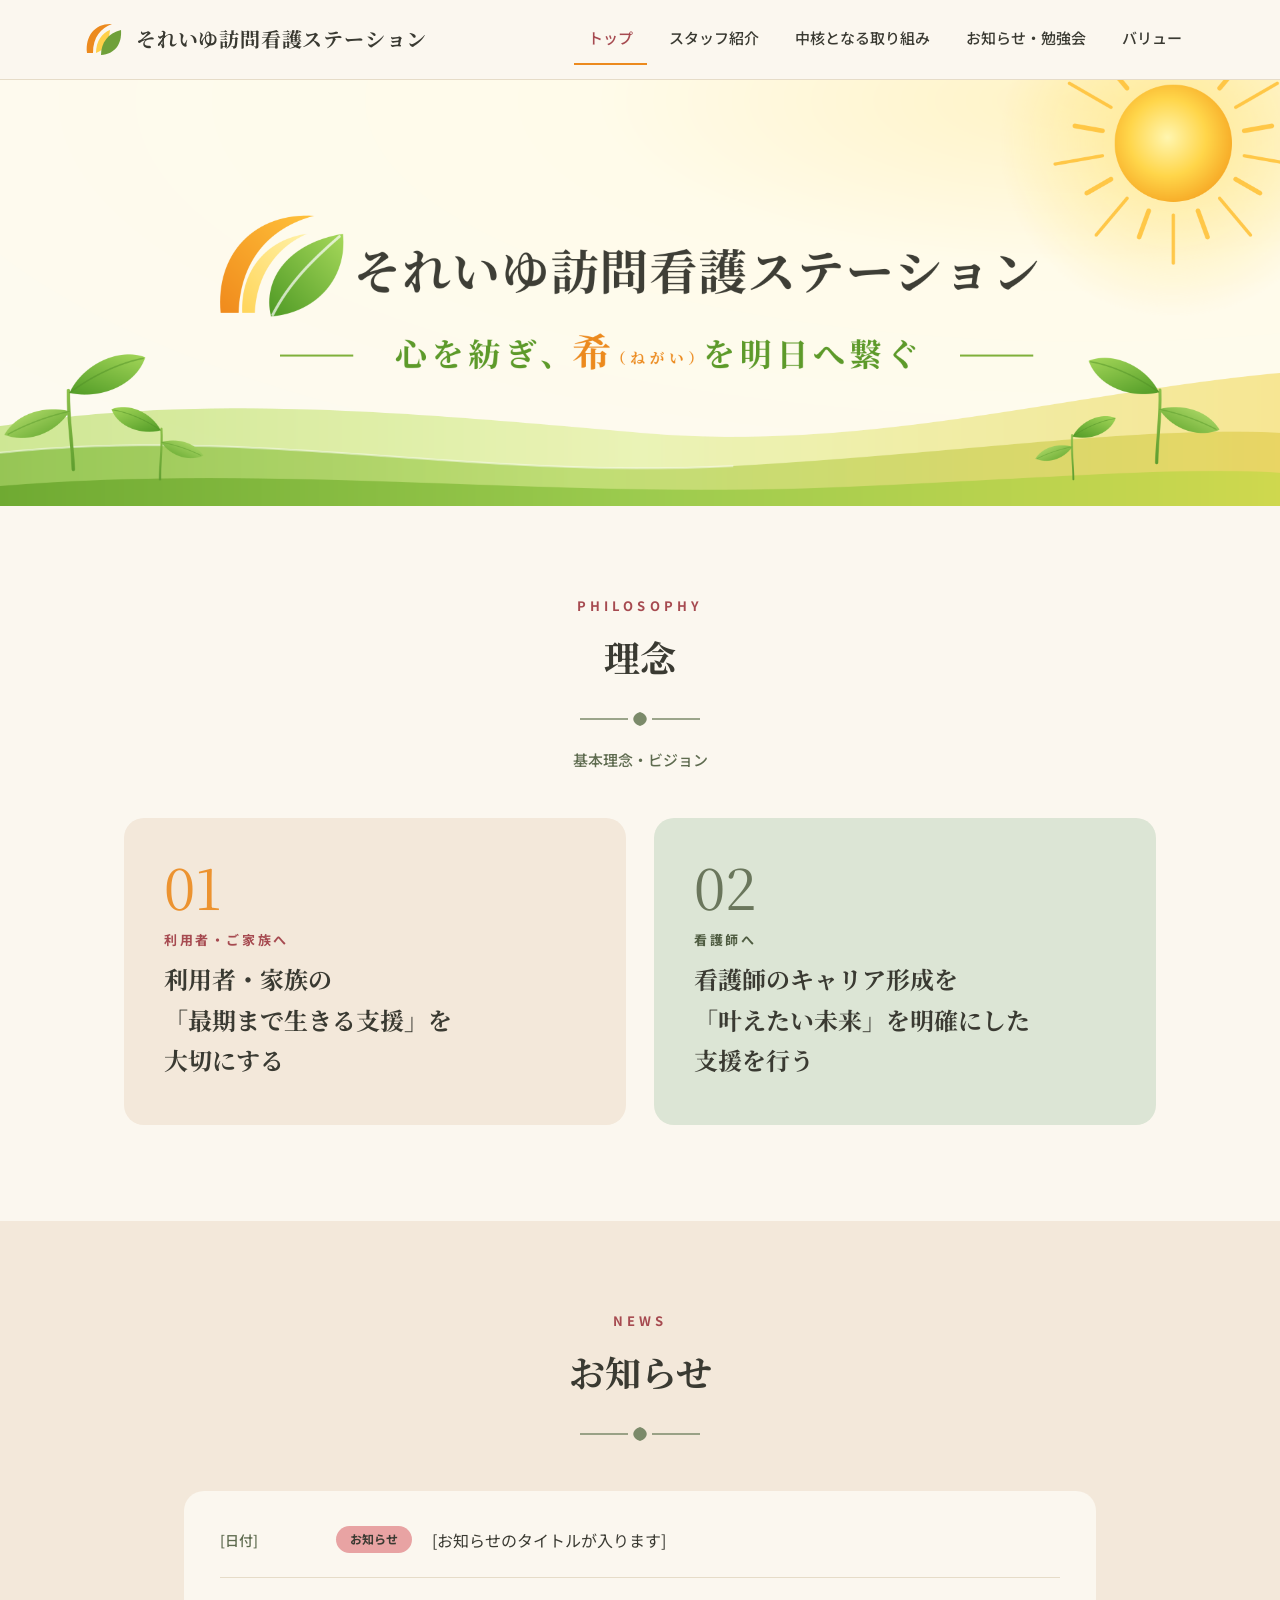
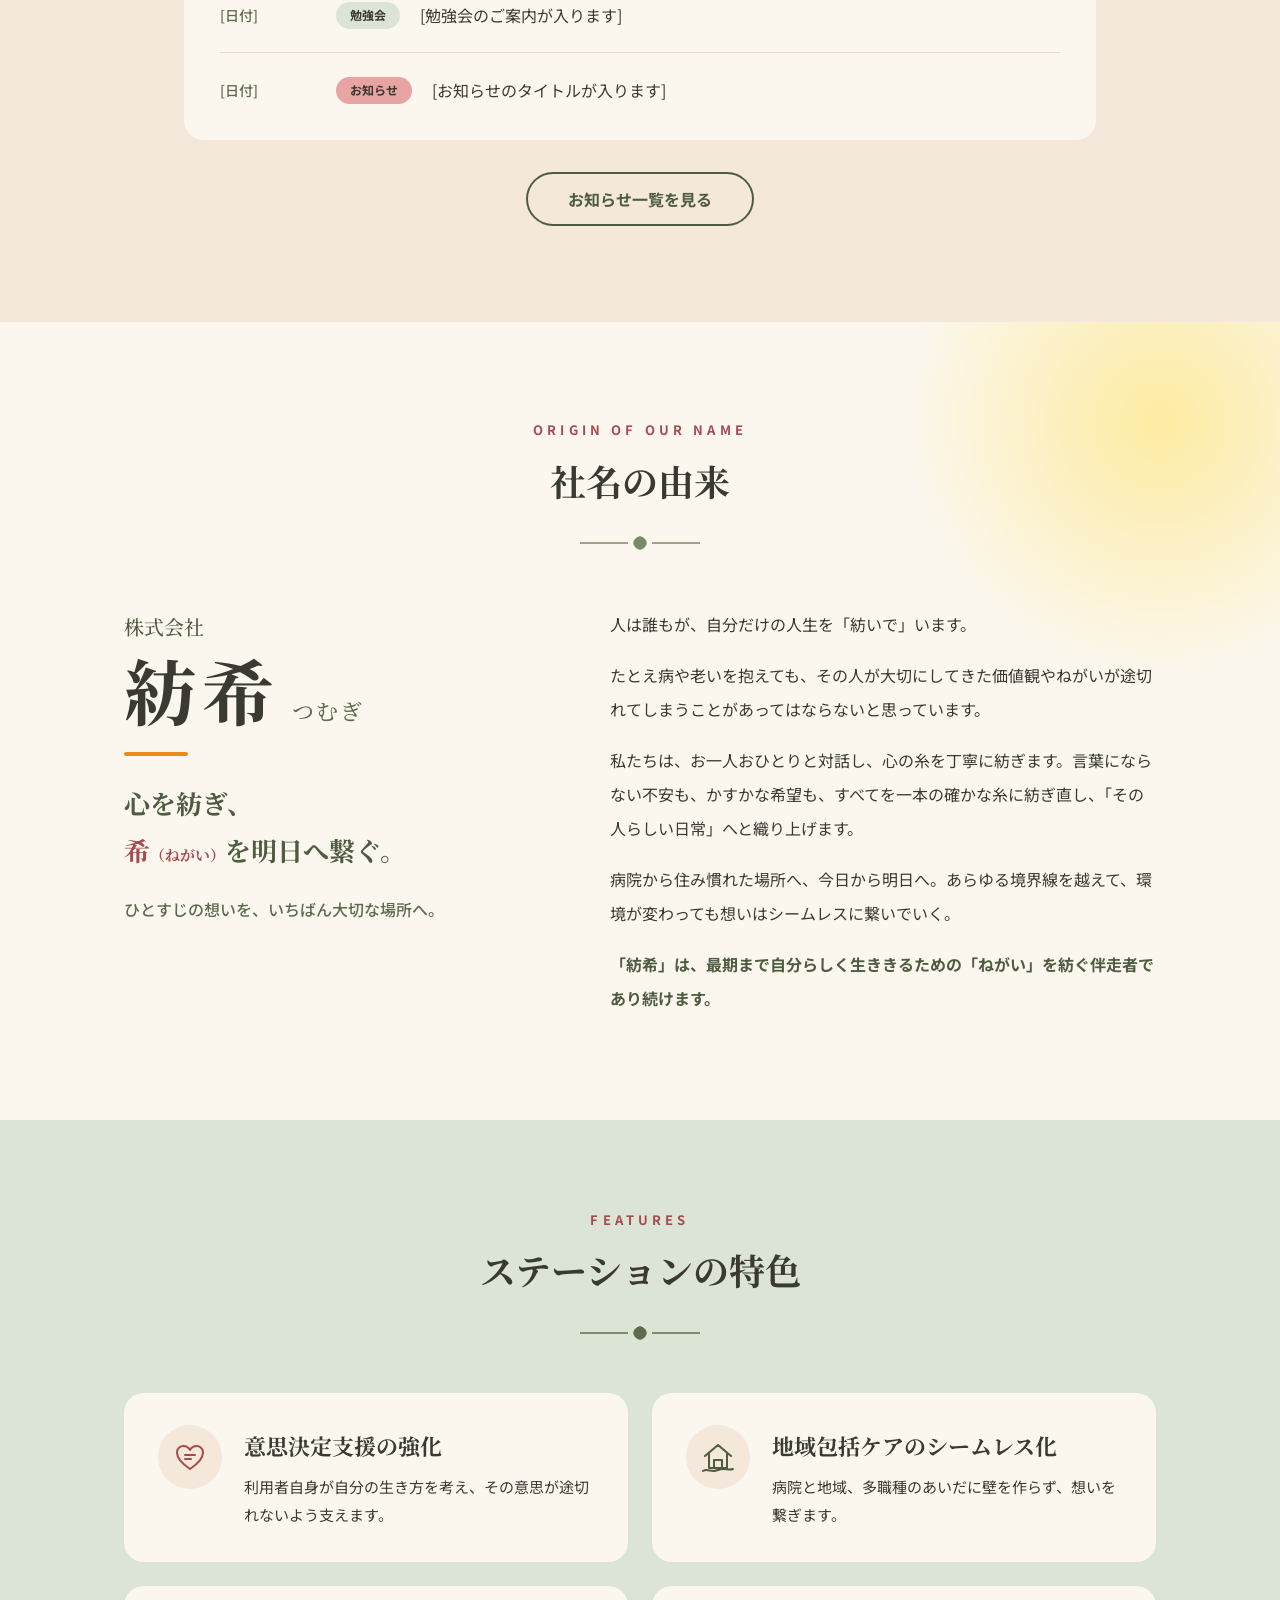
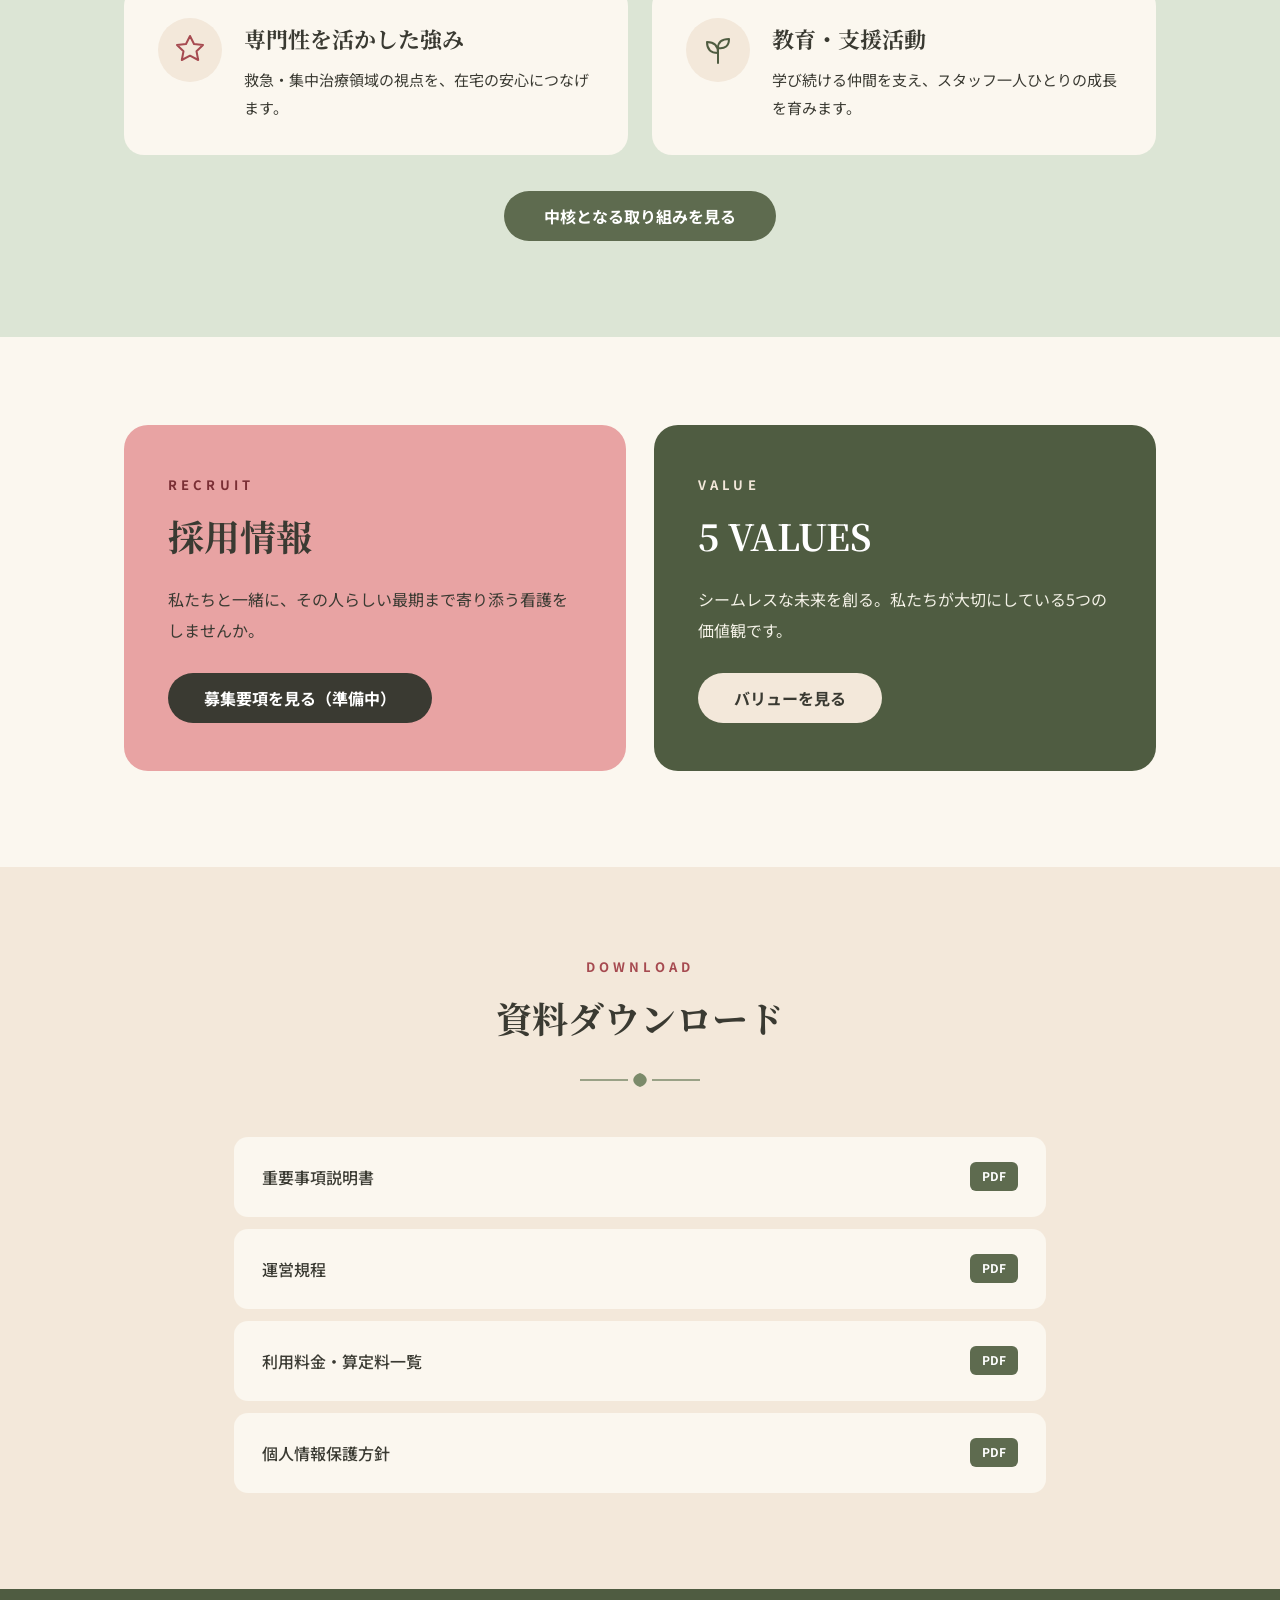
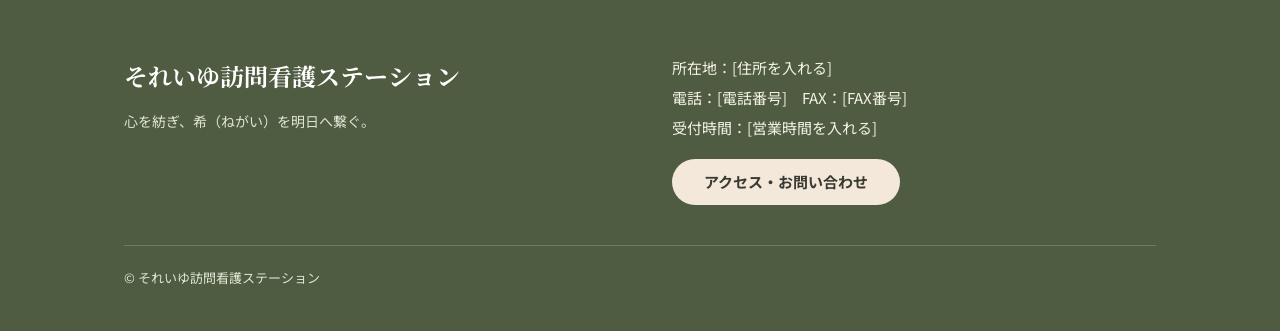
==== index.html @ b39788af "Add files via upload" ====
<!doctype html>
<html lang="ja">
<head>
<meta charset="utf-8">
<meta name="viewport" content="width=device-width, initial-scale=1">
<title>トップ｜それいゆ訪問看護ステーション</title>
<link rel="preconnect" href="https://fonts.googleapis.com">
<link href="https://fonts.googleapis.com/css2?family=Noto+Sans+JP:wght@400;500;700&family=Noto+Serif+JP:wght@500;700&display=swap" rel="stylesheet">
<style>
body{margin:0;font-family:'Noto Sans JP',sans-serif;color:#3A3A32;line-height:1.9;background:#FBF7EF}
a{color:#4F5C41}a:hover{color:#A64A50}
</style>
</head>
<body>
<div style="width:100%;background:#FBF7EF">

<!-- HEADER -->
<header style="background:#FBF7EF;border-bottom:1px solid #E6DCC8">
<div style="max-width:1160px;margin:0 auto;padding:14px 24px;box-sizing:border-box;display:flex;flex-wrap:wrap;align-items:center;justify-content:space-between;gap:12px 32px">
<a href="index.html" style="display:flex;align-items:center;gap:12px;text-decoration:none;color:#3A3A32">
<svg width="40" height="40" viewBox="0 0 40 40" aria-hidden="true"><path d="M3 34C1 16 12 4 28 5C17 9 9 18 9 34Z" fill="#EC8A1E"/><path d="M12 34C12 22 18 14 26 11C25 22 21 31 12 34Z" fill="#FFD04A"/><path d="M17 36C17 24 24 14 37 11C38 25 31 35 17 36Z" fill="#6FA03A"/></svg>
<span style="font-family:'Noto Serif JP',serif;font-weight:700;font-size:20px;letter-spacing:.04em">それいゆ訪問看護ステーション</span>
</a>
<nav aria-label="メインメニュー" style="display:flex;flex-wrap:wrap;gap:4px 8px;font-size:15px;font-weight:500">
<a href="index.html" style="padding:10px 14px;text-decoration:none;color:#A64A50;border-bottom:2px solid #EC8A1E">トップ</a>
<a href="staff.html" style="padding:10px 14px;text-decoration:none;color:#3A3A32">スタッフ紹介</a>
<a href="core.html" style="padding:10px 14px;text-decoration:none;color:#3A3A32">中核となる取り組み</a>
<a href="news.html" style="padding:10px 14px;text-decoration:none;color:#3A3A32">お知らせ・勉強会</a>
<a href="values.html" style="padding:10px 14px;text-decoration:none;color:#3A3A32">バリュー</a>
</nav>
</div>
</header>

<!-- HERO -->
<img src="images/banner.png" alt="それいゆ訪問看護ステーション　心を紡ぎ、希（ねがい）を明日へ繋ぐ" style="display:block;width:100%;height:auto">

<!-- 理念 -->
<section style="background:#FBF7EF;padding:88px 0 96px">
<div style="max-width:1080px;margin:0 auto;padding:0 24px;box-sizing:border-box">
<div style="text-align:center;margin-bottom:44px">
<div style="font-size:13px;letter-spacing:.32em;color:#A64A50;font-weight:700">PHILOSOPHY</div>
<h2 style="font-family:'Noto Serif JP',serif;font-size:36px;font-weight:700;margin:4px 0 14px;color:#3A3A32">理念</h2>
<svg width="120" height="16" viewBox="0 0 120 16" aria-hidden="true"><line x1="0" y1="8" x2="48" y2="8" stroke="#7B8A6A" stroke-width="1.5"/><path d="M60 15C51 12 51 4 60 1C69 4 69 12 60 15Z" fill="#7B8A6A"/><line x1="72" y1="8" x2="120" y2="8" stroke="#7B8A6A" stroke-width="1.5"/></svg>
<p style="margin:10px 0 0;font-size:15px;color:#5E6B4F;font-weight:500">基本理念・ビジョン</p>
</div>
<div style="display:flex;flex-wrap:wrap;gap:28px">
<div style="flex:1 1 440px;box-sizing:border-box;background:#F3E8DA;border-radius:20px;padding:40px 40px 44px;position:relative">
<div style="font-family:'Noto Serif JP',serif;font-size:56px;line-height:1;color:#EC8A1E;opacity:.9">01</div>
<div style="font-size:13px;letter-spacing:.2em;color:#A64A50;font-weight:700;margin:14px 0 6px">利用者・ご家族へ</div>
<p style="margin:0;font-family:'Noto Serif JP',serif;font-size:24px;line-height:1.7;font-weight:700">利用者・家族の<br>「最期まで生きる支援」を<br>大切にする</p>
</div>
<div style="flex:1 1 440px;box-sizing:border-box;background:#DCE5D5;border-radius:20px;padding:40px 40px 44px">
<div style="font-family:'Noto Serif JP',serif;font-size:56px;line-height:1;color:#5E6B4F;opacity:.9">02</div>
<div style="font-size:13px;letter-spacing:.2em;color:#4F5C41;font-weight:700;margin:14px 0 6px">看護師へ</div>
<p style="margin:0;font-family:'Noto Serif JP',serif;font-size:24px;line-height:1.7;font-weight:700">看護師のキャリア形成を<br>「叶えたい未来」を明確にした<br>支援を行う</p>
</div>
</div>
</div>
</section>

<!-- お知らせ -->
<section style="background:#F3E8DA;padding:88px 0 96px">
<div style="max-width:960px;margin:0 auto;padding:0 24px;box-sizing:border-box">
<div style="text-align:center;margin-bottom:40px">
<div style="font-size:13px;letter-spacing:.32em;color:#A64A50;font-weight:700">NEWS</div>
<h2 style="font-family:'Noto Serif JP',serif;font-size:36px;font-weight:700;margin:4px 0 14px;color:#3A3A32">お知らせ</h2>
<svg width="120" height="16" viewBox="0 0 120 16" aria-hidden="true"><line x1="0" y1="8" x2="48" y2="8" stroke="#7B8A6A" stroke-width="1.5"/><path d="M60 15C51 12 51 4 60 1C69 4 69 12 60 15Z" fill="#7B8A6A"/><line x1="72" y1="8" x2="120" y2="8" stroke="#7B8A6A" stroke-width="1.5"/></svg>
</div>
<div style="background:#FBF7EF;border-radius:20px;padding:12px 36px">
<a href="news.html" style="display:flex;flex-wrap:wrap;align-items:center;gap:6px 20px;padding:22px 0;border-bottom:1px solid #E6DCC8;text-decoration:none;color:#3A3A32">
<span style="font-size:14px;color:#5E6B4F;font-weight:500;min-width:96px">[日付]</span>
<span style="font-size:12px;font-weight:700;background:#E8A3A3;color:#3A3A32;border-radius:999px;padding:2px 14px">お知らせ</span>
<span style="flex:1 1 300px;font-size:16px">[お知らせのタイトルが入ります]</span>
</a>
<a href="news.html" style="display:flex;flex-wrap:wrap;align-items:center;gap:6px 20px;padding:22px 0;border-bottom:1px solid #E6DCC8;text-decoration:none;color:#3A3A32">
<span style="font-size:14px;color:#5E6B4F;font-weight:500;min-width:96px">[日付]</span>
<span style="font-size:12px;font-weight:700;background:#DCE5D5;color:#3A3A32;border-radius:999px;padding:2px 14px">勉強会</span>
<span style="flex:1 1 300px;font-size:16px">[勉強会のご案内が入ります]</span>
</a>
<a href="news.html" style="display:flex;flex-wrap:wrap;align-items:center;gap:6px 20px;padding:22px 0;text-decoration:none;color:#3A3A32">
<span style="font-size:14px;color:#5E6B4F;font-weight:500;min-width:96px">[日付]</span>
<span style="font-size:12px;font-weight:700;background:#E8A3A3;color:#3A3A32;border-radius:999px;padding:2px 14px">お知らせ</span>
<span style="flex:1 1 300px;font-size:16px">[お知らせのタイトルが入ります]</span>
</a>
</div>
<div style="text-align:center;margin-top:32px">
<a href="news.html" style="display:inline-block;min-height:44px;box-sizing:border-box;padding:10px 40px;border:2px solid #4F5C41;border-radius:999px;font-weight:700;text-decoration:none;color:#4F5C41">お知らせ一覧を見る</a>
</div>
</div>
</section>

<!-- 社名の由来 -->
<section style="background:#FBF7EF;padding:96px 0 104px;position:relative;overflow:hidden">
<svg width="520" height="520" viewBox="0 0 520 520" aria-hidden="true" style="position:absolute;right:-140px;top:-160px"><defs><radialGradient id="sg" cx="0.5" cy="0.5" r="0.5"><stop offset="0" stop-color="#FFE680" stop-opacity=".7"/><stop offset="1" stop-color="#FFE680" stop-opacity="0"/></radialGradient></defs><circle cx="260" cy="260" r="260" fill="url(#sg)"/></svg>
<div style="max-width:1080px;margin:0 auto;padding:0 24px;box-sizing:border-box;position:relative">
<div style="text-align:center;margin-bottom:48px">
<div style="font-size:13px;letter-spacing:.32em;color:#A64A50;font-weight:700">ORIGIN OF OUR NAME</div>
<h2 style="font-family:'Noto Serif JP',serif;font-size:36px;font-weight:700;margin:4px 0 14px;color:#3A3A32">社名の由来</h2>
<svg width="120" height="16" viewBox="0 0 120 16" aria-hidden="true"><line x1="0" y1="8" x2="48" y2="8" stroke="#7B8A6A" stroke-width="1.5"/><path d="M60 15C51 12 51 4 60 1C69 4 69 12 60 15Z" fill="#7B8A6A"/><line x1="72" y1="8" x2="120" y2="8" stroke="#7B8A6A" stroke-width="1.5"/></svg>
</div>
<div style="display:flex;flex-wrap:wrap;gap:48px 64px;align-items:flex-start">
<div style="flex:1 1 360px;min-width:0">
<div style="font-family:'Noto Serif JP',serif;font-size:20px;font-weight:500;color:#4F5C41">株式会社</div>
<div style="font-family:'Noto Serif JP',serif;font-size:72px;font-weight:700;line-height:1.2;letter-spacing:.08em">紡希<span style="font-size:22px;font-weight:500;letter-spacing:.1em;margin-left:12px;color:#5E6B4F">つむぎ</span></div>
<div style="width:64px;height:4px;background:#EC8A1E;border-radius:2px;margin:20px 0 24px"></div>
<p style="margin:0;font-family:'Noto Serif JP',serif;font-size:26px;line-height:1.8;font-weight:700;color:#4F5C41">心を紡ぎ、<br><span style="color:#A64A50">希</span><span style="font-size:15px;color:#A64A50">（ねがい）</span>を明日へ繋ぐ。</p>
<p style="margin:20px 0 0;font-size:16px;color:#5E6B4F;font-weight:500">ひとすじの想いを、いちばん大切な場所へ。</p>
</div>
<div style="flex:1.4 1 460px;min-width:0;font-size:16px;line-height:2.1">
<p style="margin:0 0 18px">人は誰もが、自分だけの人生を「紡いで」います。</p>
<p style="margin:0 0 18px">たとえ病や老いを抱えても、その人が大切にしてきた価値観やねがいが途切れてしまうことがあってはならないと思っています。</p>
<p style="margin:0 0 18px">私たちは、お一人おひとりと対話し、心の糸を丁寧に紡ぎます。言葉にならない不安も、かすかな希望も、すべてを一本の確かな糸に紡ぎ直し、「その人らしい日常」へと織り上げます。</p>
<p style="margin:0 0 18px">病院から住み慣れた場所へ、今日から明日へ。あらゆる境界線を越えて、環境が変わっても想いはシームレスに繋いでいく。</p>
<p style="margin:0;font-weight:700;color:#4F5C41">「紡希」は、最期まで自分らしく生ききるための「ねがい」を紡ぐ伴走者であり続けます。</p>
</div>
</div>
</div>
</section>

<!-- ステーションの特色 -->
<section style="background:#DCE5D5;padding:88px 0 96px">
<div style="max-width:1080px;margin:0 auto;padding:0 24px;box-sizing:border-box">
<div style="text-align:center;margin-bottom:44px">
<div style="font-size:13px;letter-spacing:.32em;color:#A64A50;font-weight:700">FEATURES</div>
<h2 style="font-family:'Noto Serif JP',serif;font-size:36px;font-weight:700;margin:4px 0 14px;color:#3A3A32">ステーションの特色</h2>
<svg width="120" height="16" viewBox="0 0 120 16" aria-hidden="true"><line x1="0" y1="8" x2="48" y2="8" stroke="#5E6B4F" stroke-width="1.5"/><path d="M60 15C51 12 51 4 60 1C69 4 69 12 60 15Z" fill="#5E6B4F"/><line x1="72" y1="8" x2="120" y2="8" stroke="#5E6B4F" stroke-width="1.5"/></svg>
</div>
<div style="display:flex;flex-wrap:wrap;gap:24px">
<div style="flex:1 1 440px;box-sizing:border-box;background:#FBF7EF;border-radius:20px;padding:32px 34px;display:flex;gap:22px;align-items:flex-start">
<div style="flex:0 0 64px;height:64px;border-radius:50%;background:#F3E8DA;display:flex;align-items:center;justify-content:center">
<svg width="34" height="34" viewBox="0 0 34 34" fill="none" stroke="#A64A50" stroke-width="2" stroke-linecap="round" stroke-linejoin="round" role="img" aria-label="意思決定支援"><path d="M17 29C8 23 4 18 4 12.5C4 8.5 7 6 10.5 6C13.2 6 15.7 7.6 17 10C18.3 7.6 20.8 6 23.5 6C27 6 30 8.5 30 12.5C30 18 26 23 17 29Z"/><path d="M12 15h10M12 19h6"/></svg>
</div>
<div><h3 style="margin:0 0 6px;font-family:'Noto Serif JP',serif;font-size:22px">意思決定支援の強化</h3><p style="margin:0;font-size:15px">利用者自身が自分の生き方を考え、その意思が途切れないよう支えます。</p></div>
</div>
<div style="flex:1 1 440px;box-sizing:border-box;background:#FBF7EF;border-radius:20px;padding:32px 34px;display:flex;gap:22px;align-items:flex-start">
<div style="flex:0 0 64px;height:64px;border-radius:50%;background:#F3E8DA;display:flex;align-items:center;justify-content:center">
<svg width="34" height="34" viewBox="0 0 34 34" fill="none" stroke="#4F5C41" stroke-width="2" stroke-linecap="round" stroke-linejoin="round" role="img" aria-label="地域包括ケア"><path d="M4 16L17 5L30 16"/><path d="M8 14v14h18V14"/><path d="M13 28v-8h8v8"/><path d="M2 31c5-3 8 2 15-1s10 1 15-1"/></svg>
</div>
<div><h3 style="margin:0 0 6px;font-family:'Noto Serif JP',serif;font-size:22px">地域包括ケアのシームレス化</h3><p style="margin:0;font-size:15px">病院と地域、多職種のあいだに壁を作らず、想いを繋ぎます。</p></div>
</div>
<div style="flex:1 1 440px;box-sizing:border-box;background:#FBF7EF;border-radius:20px;padding:32px 34px;display:flex;gap:22px;align-items:flex-start">
<div style="flex:0 0 64px;height:64px;border-radius:50%;background:#F3E8DA;display:flex;align-items:center;justify-content:center">
<svg width="34" height="34" viewBox="0 0 34 34" fill="none" stroke="#A64A50" stroke-width="2" stroke-linecap="round" stroke-linejoin="round" role="img" aria-label="専門性"><path d="M17 3l4 8 9 1-6.5 6.2L25.200 27 17 22.700 8.800 27l1.700-8.800L4 12l9-1z"/></svg>
</div>
<div><h3 style="margin:0 0 6px;font-family:'Noto Serif JP',serif;font-size:22px">専門性を活かした強み</h3><p style="margin:0;font-size:15px">救急・集中治療領域の視点を、在宅の安心につなげます。</p></div>
</div>
<div style="flex:1 1 440px;box-sizing:border-box;background:#FBF7EF;border-radius:20px;padding:32px 34px;display:flex;gap:22px;align-items:flex-start">
<div style="flex:0 0 64px;height:64px;border-radius:50%;background:#F3E8DA;display:flex;align-items:center;justify-content:center">
<svg width="34" height="34" viewBox="0 0 34 34" fill="none" stroke="#4F5C41" stroke-width="2" stroke-linecap="round" stroke-linejoin="round" role="img" aria-label="教育・支援"><path d="M17 30V16"/><path d="M17 20C9 20 6 15 6 9c7 0 11 3 11 11Z"/><path d="M17 15c0-6 4-9 11-9 0 7-4 10-11 9Z"/></svg>
</div>
<div><h3 style="margin:0 0 6px;font-family:'Noto Serif JP',serif;font-size:22px">教育・支援活動</h3><p style="margin:0;font-size:15px">学び続ける仲間を支え、スタッフ一人ひとりの成長を育みます。</p></div>
</div>
</div>
<div style="text-align:center;margin-top:36px">
<a href="core.html" style="display:inline-block;min-height:44px;box-sizing:border-box;padding:10px 40px;background:#5E6B4F;border-radius:999px;font-weight:700;text-decoration:none;color:#FFFFFF">中核となる取り組みを見る</a>
</div>
</div>
</section>

<!-- 採用・VALUE -->
<section style="background:#FBF7EF;padding:88px 0 96px">
<div style="max-width:1080px;margin:0 auto;padding:0 24px;box-sizing:border-box;display:flex;flex-wrap:wrap;gap:28px">
<div style="flex:1 1 440px;box-sizing:border-box;background:#E8A3A3;border-radius:24px;padding:48px 44px;display:flex;flex-direction:column;justify-content:space-between;gap:28px;min-height:300px">
<div>
<div style="font-size:13px;letter-spacing:.32em;font-weight:700;color:#7A2F35">RECRUIT</div>
<h2 style="font-family:'Noto Serif JP',serif;font-size:36px;font-weight:700;margin:4px 0 14px;color:#3A3A32">採用情報</h2>
<p style="margin:0;font-size:16px;color:#3A3A32">私たちと一緒に、その人らしい最期まで寄り添う看護をしませんか。</p>
</div>
<div><a href="index.html" style="display:inline-block;min-height:44px;box-sizing:border-box;padding:10px 36px;background:#3A3A32;border-radius:999px;font-weight:700;text-decoration:none;color:#FFFFFF">募集要項を見る（準備中）</a></div>
</div>
<div style="flex:1 1 440px;box-sizing:border-box;background:#4F5C41;border-radius:24px;padding:48px 44px;display:flex;flex-direction:column;justify-content:space-between;gap:28px;min-height:300px">
<div>
<div style="font-size:13px;letter-spacing:.32em;font-weight:700;color:#F3E8DA">VALUE</div>
<h2 style="font-family:'Noto Serif JP',serif;font-size:36px;font-weight:700;margin:4px 0 14px;color:#FFFFFF">5 VALUES</h2>
<p style="margin:0;font-size:16px;color:#F3F1E6">シームレスな未来を創る。私たちが大切にしている5つの価値観です。</p>
</div>
<div><a href="values.html" style="display:inline-block;min-height:44px;box-sizing:border-box;padding:10px 36px;background:#F3E8DA;border-radius:999px;font-weight:700;text-decoration:none;color:#3A3A32">バリューを見る</a></div>
</div>
</div>
</section>

<!-- 資料ダウンロード -->
<section style="background:#F3E8DA;padding:88px 0 96px">
<div style="max-width:860px;margin:0 auto;padding:0 24px;box-sizing:border-box">
<div style="text-align:center;margin-bottom:40px">
<div style="font-size:13px;letter-spacing:.32em;color:#A64A50;font-weight:700">DOWNLOAD</div>
<h2 style="font-family:'Noto Serif JP',serif;font-size:36px;font-weight:700;margin:4px 0 14px;color:#3A3A32">資料ダウンロード</h2>
<svg width="120" height="16" viewBox="0 0 120 16" aria-hidden="true"><line x1="0" y1="8" x2="48" y2="8" stroke="#7B8A6A" stroke-width="1.5"/><path d="M60 15C51 12 51 4 60 1C69 4 69 12 60 15Z" fill="#7B8A6A"/><line x1="72" y1="8" x2="120" y2="8" stroke="#7B8A6A" stroke-width="1.5"/></svg>
</div>
<div style="display:flex;flex-direction:column;gap:12px">
<a href="index.html" style="display:flex;align-items:center;justify-content:space-between;gap:16px;min-height:44px;background:#FBF7EF;border-radius:14px;padding:18px 28px;text-decoration:none;color:#3A3A32;font-weight:500"><span>重要事項説明書</span><span style="font-size:12px;font-weight:700;background:#5E6B4F;color:#FFFFFF;border-radius:6px;padding:3px 12px">PDF</span></a>
<a href="index.html" style="display:flex;align-items:center;justify-content:space-between;gap:16px;min-height:44px;background:#FBF7EF;border-radius:14px;padding:18px 28px;text-decoration:none;color:#3A3A32;font-weight:500"><span>運営規程</span><span style="font-size:12px;font-weight:700;background:#5E6B4F;color:#FFFFFF;border-radius:6px;padding:3px 12px">PDF</span></a>
<a href="index.html" style="display:flex;align-items:center;justify-content:space-between;gap:16px;min-height:44px;background:#FBF7EF;border-radius:14px;padding:18px 28px;text-decoration:none;color:#3A3A32;font-weight:500"><span>利用料金・算定料一覧</span><span style="font-size:12px;font-weight:700;background:#5E6B4F;color:#FFFFFF;border-radius:6px;padding:3px 12px">PDF</span></a>
<a href="index.html" style="display:flex;align-items:center;justify-content:space-between;gap:16px;min-height:44px;background:#FBF7EF;border-radius:14px;padding:18px 28px;text-decoration:none;color:#3A3A32;font-weight:500"><span>個人情報保護方針</span><span style="font-size:12px;font-weight:700;background:#5E6B4F;color:#FFFFFF;border-radius:6px;padding:3px 12px">PDF</span></a>
</div>
</div>
</section>

<!-- FOOTER -->
<footer style="background:#4F5C41;color:#F3F1E6;padding:64px 0 40px">
<div style="max-width:1080px;margin:0 auto;padding:0 24px;box-sizing:border-box">
<div style="display:flex;flex-wrap:wrap;gap:32px 64px;justify-content:space-between">
<div style="flex:1 1 360px">
<div style="font-family:'Noto Serif JP',serif;font-size:24px;font-weight:700;color:#FFFFFF">それいゆ訪問看護ステーション</div>
<p style="margin:10px 0 0;font-size:14px;color:#DCE5D5">心を紡ぎ、希（ねがい）を明日へ繋ぐ。</p>
</div>
<div style="flex:1 1 360px;font-size:15px;line-height:2">
<div>所在地：[住所を入れる]</div>
<div>電話：[電話番号]　FAX：[FAX番号]</div>
<div>受付時間：[営業時間を入れる]</div>
<div style="margin-top:16px"><a href="index.html" style="display:inline-block;min-height:44px;box-sizing:border-box;padding:8px 32px;background:#F3E8DA;border-radius:999px;font-weight:700;text-decoration:none;color:#3A3A32">アクセス・お問い合わせ</a></div>
</div>
</div>
<div style="margin-top:40px;padding-top:20px;border-top:1px solid #6F7D5F;font-size:13px;color:#DCE5D5">© それいゆ訪問看護ステーション</div>
</div>
</footer>

</div>
</body>
</html>
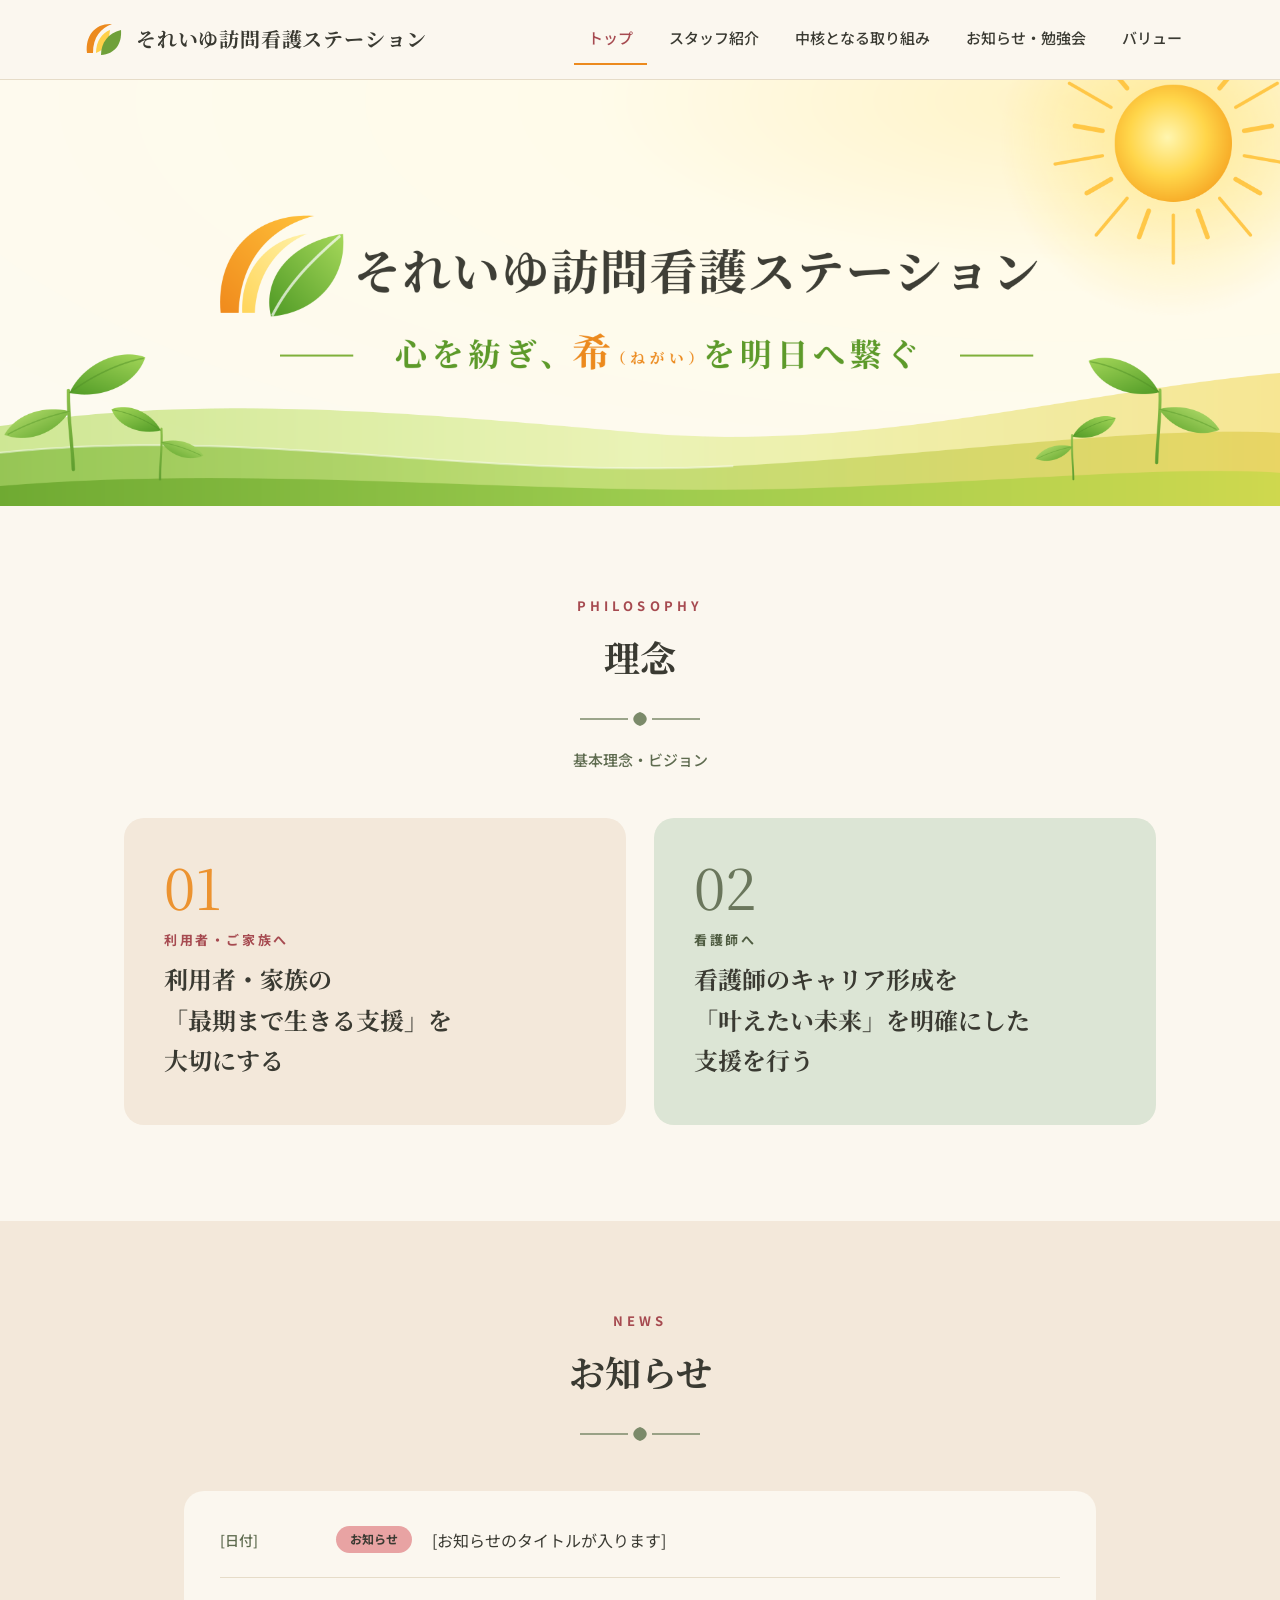
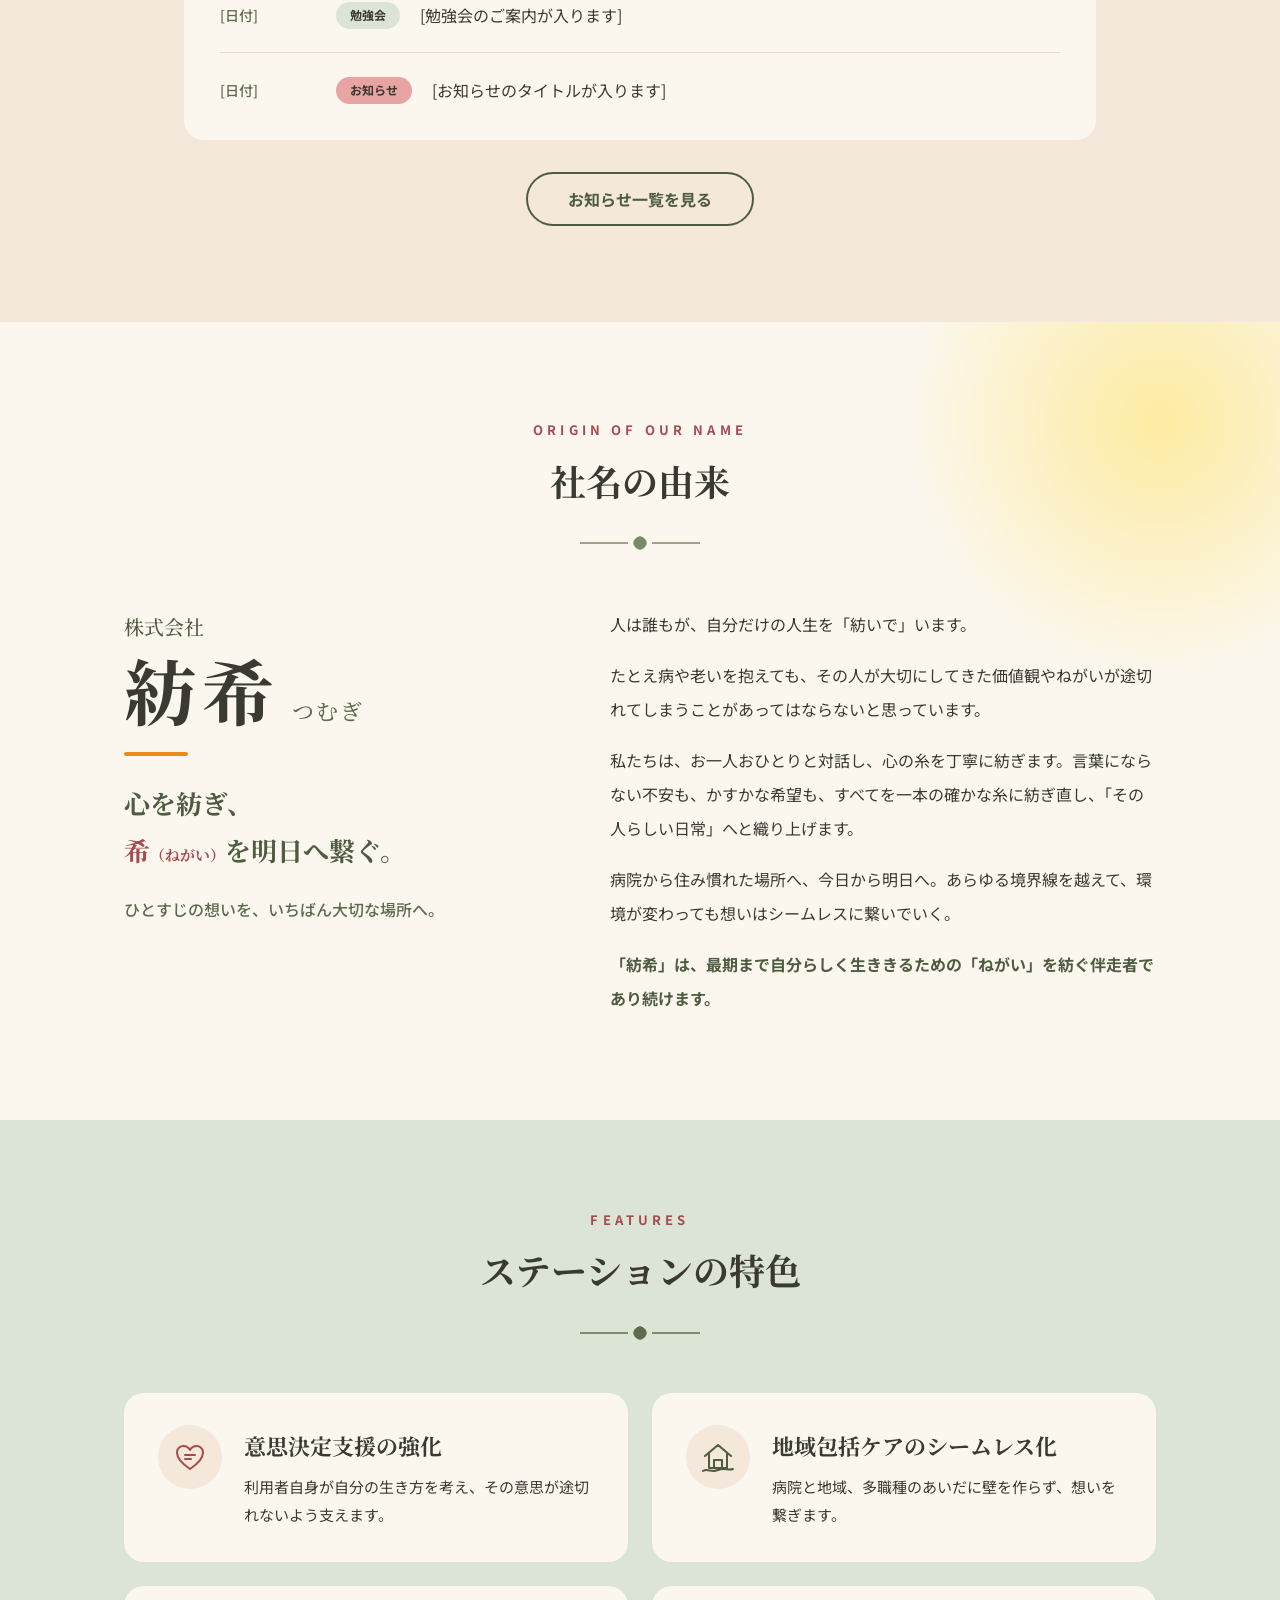
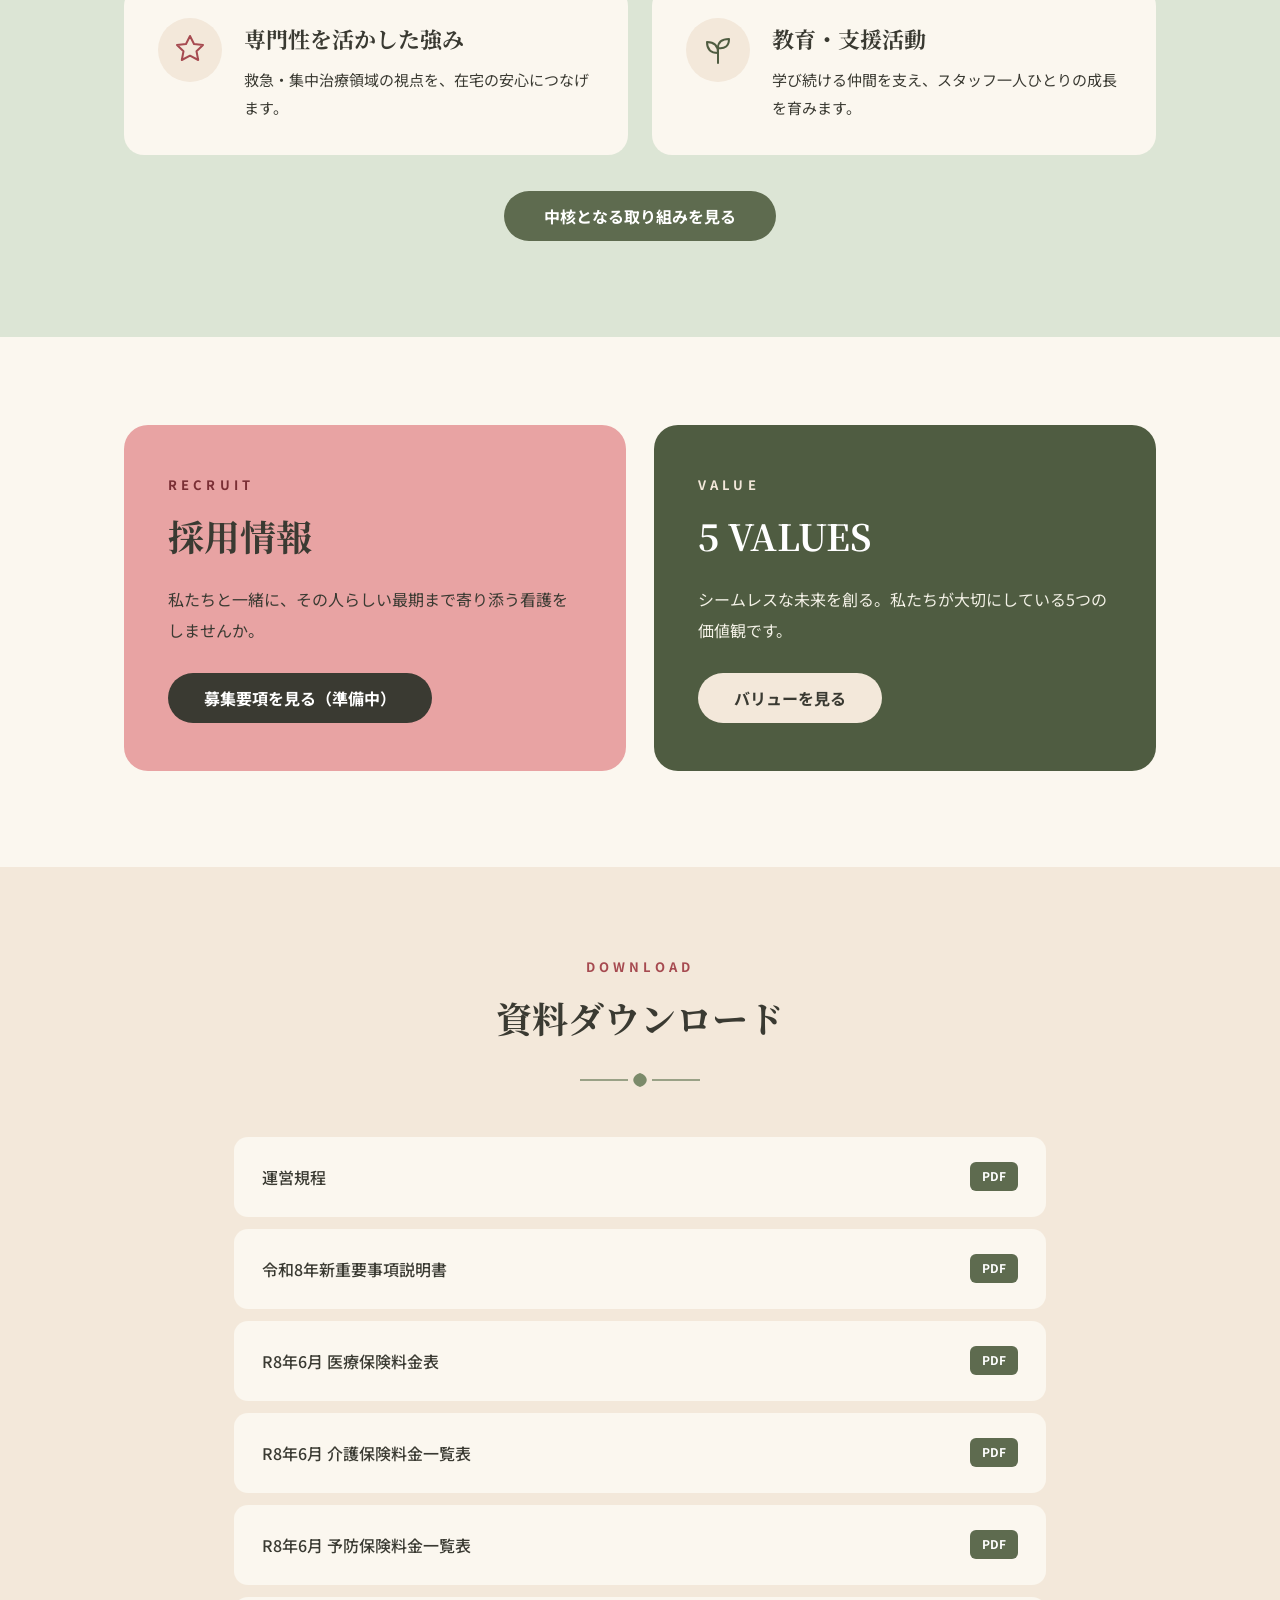
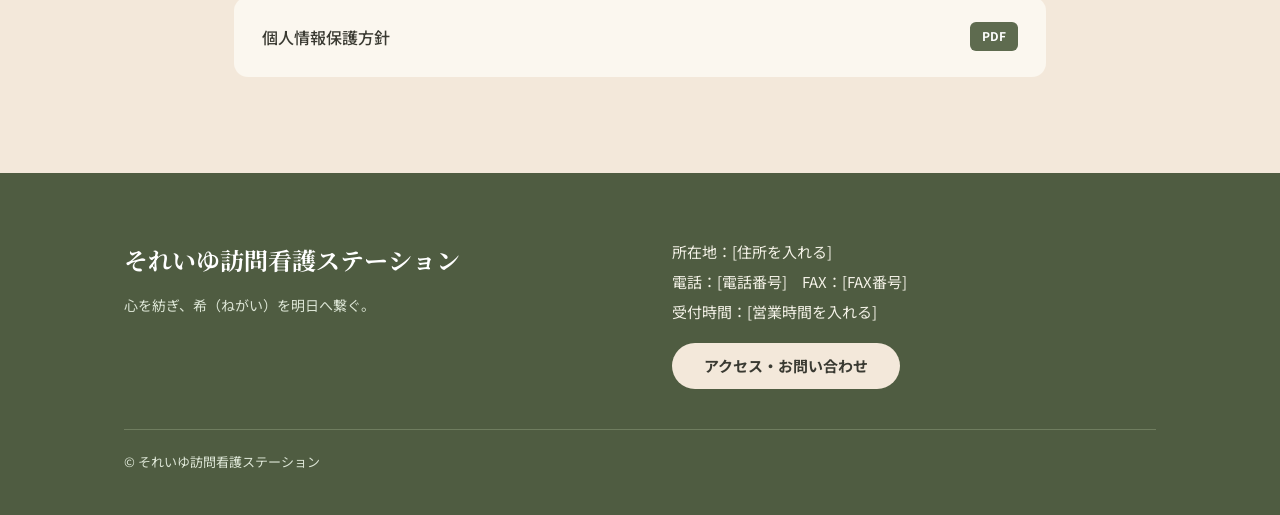
==== commit d5ef2f43: "Add files via upload" ====
--- a/index.html
+++ b/index.html
@@ -188,9 +188,11 @@
 <svg width="120" height="16" viewBox="0 0 120 16" aria-hidden="true"><line x1="0" y1="8" x2="48" y2="8" stroke="#7B8A6A" stroke-width="1.5"/><path d="M60 15C51 12 51 4 60 1C69 4 69 12 60 15Z" fill="#7B8A6A"/><line x1="72" y1="8" x2="120" y2="8" stroke="#7B8A6A" stroke-width="1.5"/></svg>
 </div>
 <div style="display:flex;flex-direction:column;gap:12px">
-<a href="index.html" style="display:flex;align-items:center;justify-content:space-between;gap:16px;min-height:44px;background:#FBF7EF;border-radius:14px;padding:18px 28px;text-decoration:none;color:#3A3A32;font-weight:500"><span>重要事項説明書</span><span style="font-size:12px;font-weight:700;background:#5E6B4F;color:#FFFFFF;border-radius:6px;padding:3px 12px">PDF</span></a>
 <a href="index.html" style="display:flex;align-items:center;justify-content:space-between;gap:16px;min-height:44px;background:#FBF7EF;border-radius:14px;padding:18px 28px;text-decoration:none;color:#3A3A32;font-weight:500"><span>運営規程</span><span style="font-size:12px;font-weight:700;background:#5E6B4F;color:#FFFFFF;border-radius:6px;padding:3px 12px">PDF</span></a>
-<a href="index.html" style="display:flex;align-items:center;justify-content:space-between;gap:16px;min-height:44px;background:#FBF7EF;border-radius:14px;padding:18px 28px;text-decoration:none;color:#3A3A32;font-weight:500"><span>利用料金・算定料一覧</span><span style="font-size:12px;font-weight:700;background:#5E6B4F;color:#FFFFFF;border-radius:6px;padding:3px 12px">PDF</span></a>
+<a href="index.html" style="display:flex;align-items:center;justify-content:space-between;gap:16px;min-height:44px;background:#FBF7EF;border-radius:14px;padding:18px 28px;text-decoration:none;color:#3A3A32;font-weight:500"><span>令和8年新重要事項説明書</span><span style="font-size:12px;font-weight:700;background:#5E6B4F;color:#FFFFFF;border-radius:6px;padding:3px 12px">PDF</span></a>
+<a href="index.html" style="display:flex;align-items:center;justify-content:space-between;gap:16px;min-height:44px;background:#FBF7EF;border-radius:14px;padding:18px 28px;text-decoration:none;color:#3A3A32;font-weight:500"><span>R8年6月 医療保険料金表</span><span style="font-size:12px;font-weight:700;background:#5E6B4F;color:#FFFFFF;border-radius:6px;padding:3px 12px">PDF</span></a>
+<a href="index.html" style="display:flex;align-items:center;justify-content:space-between;gap:16px;min-height:44px;background:#FBF7EF;border-radius:14px;padding:18px 28px;text-decoration:none;color:#3A3A32;font-weight:500"><span>R8年6月 介護保険料金一覧表</span><span style="font-size:12px;font-weight:700;background:#5E6B4F;color:#FFFFFF;border-radius:6px;padding:3px 12px">PDF</span></a>
+<a href="index.html" style="display:flex;align-items:center;justify-content:space-between;gap:16px;min-height:44px;background:#FBF7EF;border-radius:14px;padding:18px 28px;text-decoration:none;color:#3A3A32;font-weight:500"><span>R8年6月 予防保険料金一覧表</span><span style="font-size:12px;font-weight:700;background:#5E6B4F;color:#FFFFFF;border-radius:6px;padding:3px 12px">PDF</span></a>
 <a href="index.html" style="display:flex;align-items:center;justify-content:space-between;gap:16px;min-height:44px;background:#FBF7EF;border-radius:14px;padding:18px 28px;text-decoration:none;color:#3A3A32;font-weight:500"><span>個人情報保護方針</span><span style="font-size:12px;font-weight:700;background:#5E6B4F;color:#FFFFFF;border-radius:6px;padding:3px 12px">PDF</span></a>
 </div>
 </div>
